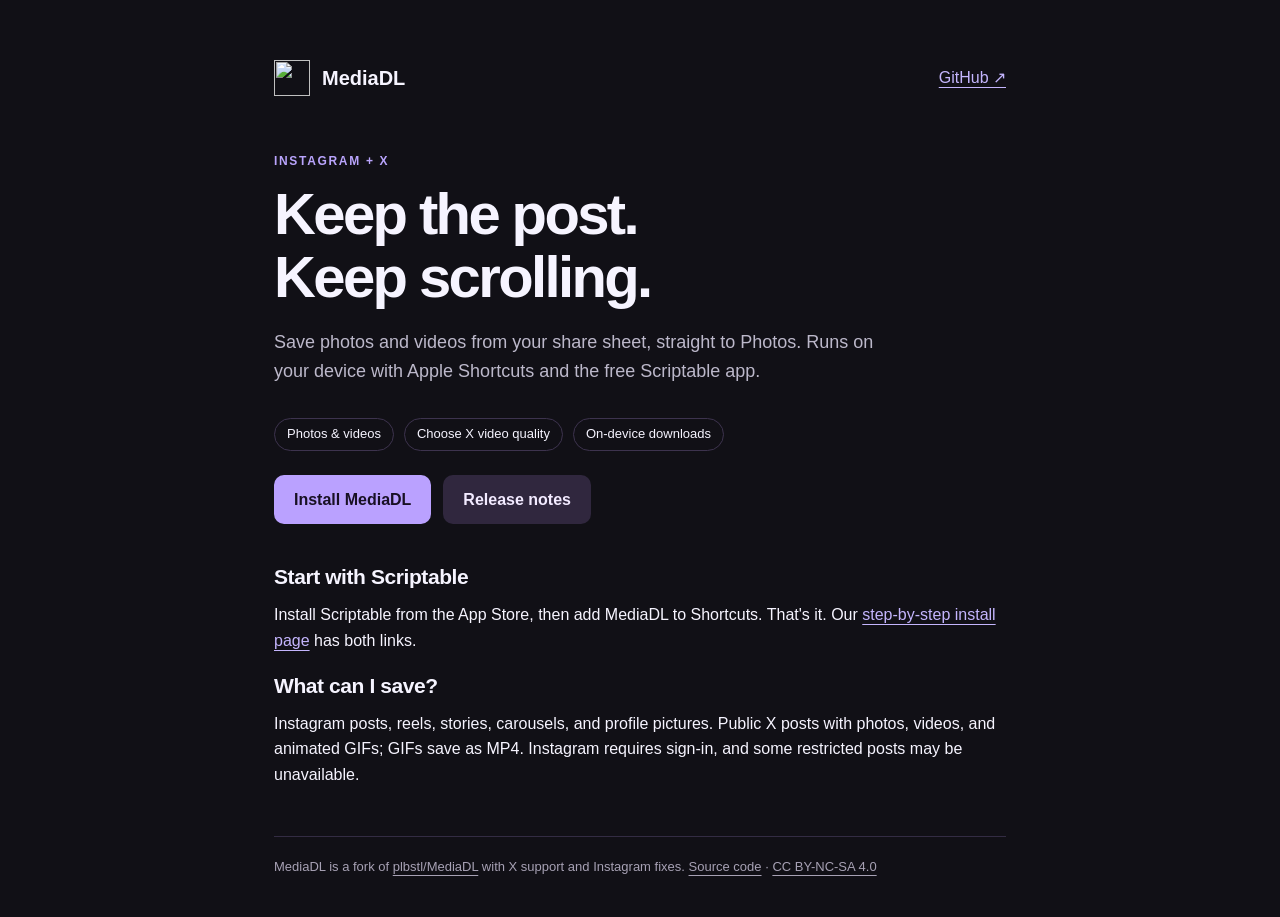
==== docs/index.html @ 8a8f3606 "Fix Instagram reels, add X quality selection, and clarify installation" ====
<!doctype html>
<html lang="en"><head><meta charset="utf-8"><meta name="viewport" content="width=device-width,initial-scale=1">
<meta name="description" content="Download Instagram and X photos and videos with MediaDL. Install Scriptable, then add the shortcut.">
<meta name="apple-itunes-app" content="app-id=1405459188">
<meta name="theme-color" content="#111016">
<title>MediaDL — Instagram &amp; X</title><link rel="canonical" href="https://cuuush.github.io/MediaDL/"><link rel="stylesheet" href="style.css"><link rel="icon" href="favicon.ico"></head><body><main>
<nav><a class="brand" href="./"><img src="square.and.arrow.down.fill.png" alt="">MediaDL</a><a href="https://github.com/cuuush/MediaDL">GitHub ↗</a></nav>
<div class="eyebrow">Instagram + X</div><h1>Keep the post.<br>Keep scrolling.</h1><p class="intro">Save photos and videos from your share sheet, straight to Photos. Runs on your device with Apple Shortcuts and the free Scriptable app.</p>
<div class="features"><span>Photos &amp; videos</span><span>Choose X video quality</span><span>On-device downloads</span></div>
<div class="actions"><a class="button" href="install/">Install MediaDL</a><a class="button secondary" href="https://github.com/cuuush/MediaDL/releases/latest">Release notes</a></div>
<h2>Start with Scriptable</h2><p>Install Scriptable from the App Store, then add MediaDL to Shortcuts. That's it. Our <a href="install/">step-by-step install page</a> has both links.</p>
<h2>What can I save?</h2><p>Instagram posts, reels, stories, carousels, and profile pictures. Public X posts with photos, videos, and animated GIFs; GIFs save as MP4. Instagram requires sign-in, and some restricted posts may be unavailable.</p>
<footer>MediaDL is a fork of <a href="https://github.com/plbstl/MediaDL">plbstl/MediaDL</a> with X support and Instagram fixes. <a href="https://github.com/cuuush/MediaDL">Source code</a> · <a href="https://creativecommons.org/licenses/by-nc-sa/4.0/">CC BY-NC-SA 4.0</a></footer></main></body></html>
---- docs/style.css ----
*{box-sizing:border-box} :root{font-family:-apple-system,BlinkMacSystemFont,"Segoe UI",sans-serif;color:#f6f4ff;background:#111016;color-scheme:dark} body{margin:0;line-height:1.6} main{max-width:780px;margin:auto;padding:60px 24px 40px} nav{display:flex;justify-content:space-between;align-items:center;margin-bottom:56px} .brand{display:flex;align-items:center;gap:12px;font-weight:700;text-decoration:none;font-size:20px;color:inherit}.brand img{width:36px;height:36px;object-fit:contain} a{color:#c4b5fd;text-underline-offset:4px} .eyebrow{font-size:12px;font-weight:700;letter-spacing:.14em;text-transform:uppercase;color:#b9a4fc} h1{font-size:clamp(38px,7vw,58px);letter-spacing:-.045em;line-height:1.08;margin:12px 0 20px} .intro{font-size:18px;max-width:600px;color:#bcb8ca;margin-bottom:32px}.steps{display:grid;gap:16px;list-style:none;padding:0;counter-reset:steps}.steps>li{counter-increment:steps;padding:24px;background:#1c1924;border:1px solid #332c43;border-radius:16px;position:relative;padding-left:76px}.steps>li:before{content:counter(steps);position:absolute;left:24px;top:25px;width:32px;height:32px;background:#34264d;border-radius:50%;display:grid;place-items:center;color:#d6c7ff;font-weight:700}h2{font-size:21px;letter-spacing:-.02em;margin:0 0 8px}p{margin:8px 0 16px}.steps p{color:#c7c1d3}.button{display:inline-flex;align-items:center;justify-content:center;background:#baa1ff;color:#181024;text-decoration:none;padding:12px 20px;border-radius:10px;font-weight:650;min-height:48px}.button:hover{background:#d0bfff}.secondary{background:#30273e;color:#f2eaff}.secondary:hover{background:#433357}.note{padding:20px 24px;border-left:3px solid #9b7ae8;background:#1b1722;border-radius:0 12px 12px 0;margin-top:28px;color:#c7c1d3}.note strong{color:#f6f4ff}.small{font-size:14px;color:#a7a1b4}footer{margin-top:48px;padding-top:20px;border-top:1px solid #332c43;font-size:13px;color:#a7a1b4}footer a{color:inherit}.features{display:flex;gap:10px;flex-wrap:wrap;margin:24px 0}.features span{border:1px solid #3d334e;border-radius:99px;padding:5px 12px;font-size:13px}.actions{display:flex;gap:12px;flex-wrap:wrap;margin:24px 0 36px}a:focus-visible{outline:3px solid #f6f4ff;outline-offset:5px}@media(max-width:480px){main{padding-top:28px}nav{margin-bottom:36px}.steps>li{padding:20px 18px 20px 64px}.steps>li:before{left:18px;top:22px}.button{width:100%}}
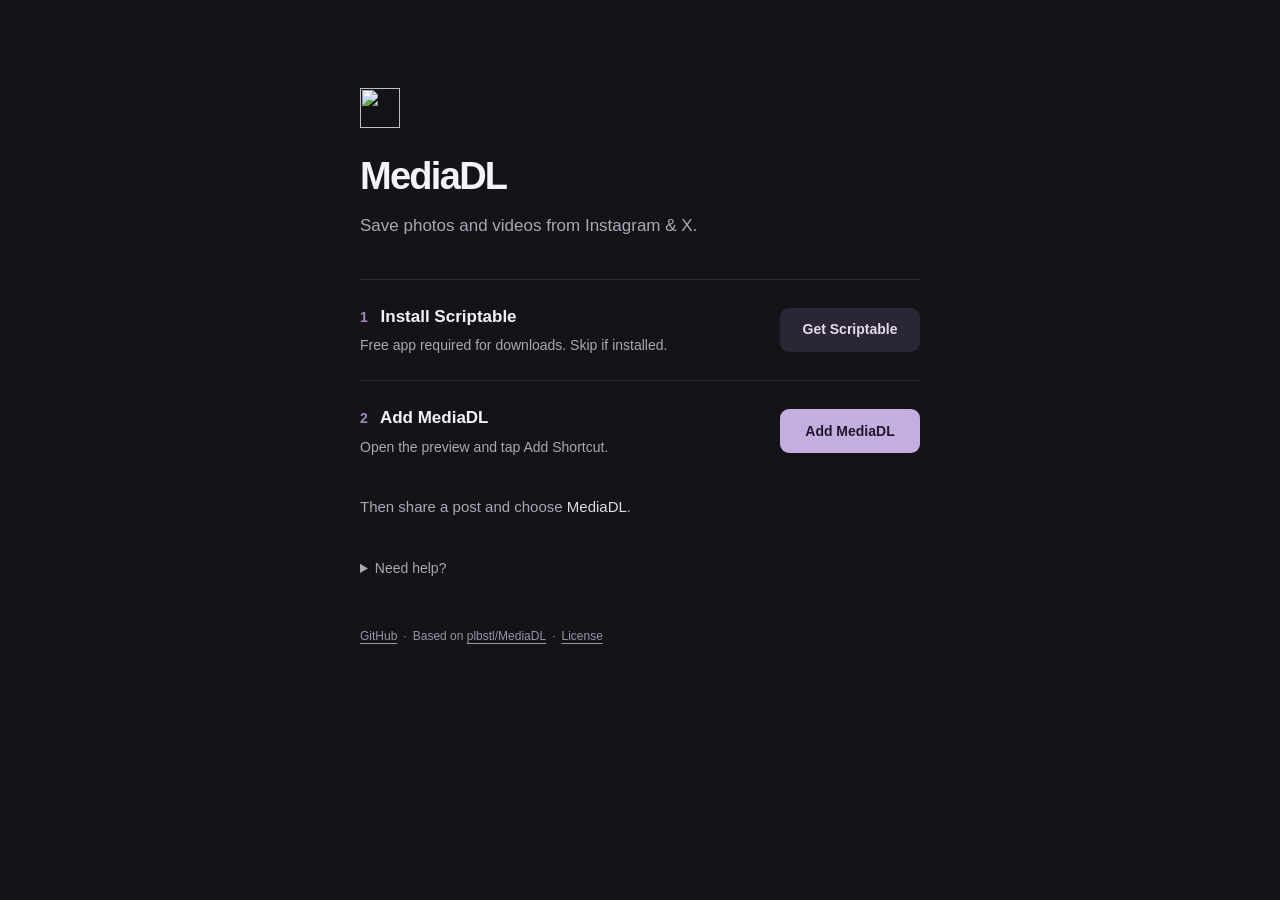
==== commit e97c7add: "Simplify web UI to two installation steps" ====
--- a/docs/index.html
+++ b/docs/index.html
@@ -1,13 +1,57 @@
 <!doctype html>
-<html lang="en"><head><meta charset="utf-8"><meta name="viewport" content="width=device-width,initial-scale=1">
-<meta name="description" content="Download Instagram and X photos and videos with MediaDL. Install Scriptable, then add the shortcut.">
-<meta name="apple-itunes-app" content="app-id=1405459188">
-<meta name="theme-color" content="#111016">
-<title>MediaDL — Instagram &amp; X</title><link rel="canonical" href="https://cuuush.github.io/MediaDL/"><link rel="stylesheet" href="style.css"><link rel="icon" href="favicon.ico"></head><body><main>
-<nav><a class="brand" href="./"><img src="square.and.arrow.down.fill.png" alt="">MediaDL</a><a href="https://github.com/cuuush/MediaDL">GitHub ↗</a></nav>
-<div class="eyebrow">Instagram + X</div><h1>Keep the post.<br>Keep scrolling.</h1><p class="intro">Save photos and videos from your share sheet, straight to Photos. Runs on your device with Apple Shortcuts and the free Scriptable app.</p>
-<div class="features"><span>Photos &amp; videos</span><span>Choose X video quality</span><span>On-device downloads</span></div>
-<div class="actions"><a class="button" href="install/">Install MediaDL</a><a class="button secondary" href="https://github.com/cuuush/MediaDL/releases/latest">Release notes</a></div>
-<h2>Start with Scriptable</h2><p>Install Scriptable from the App Store, then add MediaDL to Shortcuts. That's it. Our <a href="install/">step-by-step install page</a> has both links.</p>
-<h2>What can I save?</h2><p>Instagram posts, reels, stories, carousels, and profile pictures. Public X posts with photos, videos, and animated GIFs; GIFs save as MP4. Instagram requires sign-in, and some restricted posts may be unavailable.</p>
-<footer>MediaDL is a fork of <a href="https://github.com/plbstl/MediaDL">plbstl/MediaDL</a> with X support and Instagram fixes. <a href="https://github.com/cuuush/MediaDL">Source code</a> · <a href="https://creativecommons.org/licenses/by-nc-sa/4.0/">CC BY-NC-SA 4.0</a></footer></main></body></html>
+<html lang="en">
+<head>
+  <meta charset="utf-8">
+  <meta name="viewport" content="width=device-width, initial-scale=1">
+  <meta name="description" content="Save Instagram and X photos and videos. Install Scriptable, then add MediaDL to Shortcuts.">
+  <meta name="theme-color" content="#141318">
+  <title>MediaDL — Instagram &amp; X</title>
+  <link rel="canonical" href="https://cuuush.github.io/MediaDL/">
+  <link rel="stylesheet" href="style.css">
+  <link rel="icon" href="favicon.ico">
+</head>
+<body>
+  <main>
+    <header>
+      <img class="icon" src="square.and.arrow.down.fill.png" alt="" width="40" height="40">
+      <h1>MediaDL</h1>
+      <p class="subtitle">Save photos and videos from Instagram &amp; X.</p>
+    </header>
+
+    <ol class="steps">
+      <li>
+        <div class="step-copy">
+          <h2><span class="number">1</span> Install Scriptable</h2>
+          <p>Free app required for downloads. Skip if installed.</p>
+        </div>
+        <a class="button secondary" href="https://apps.apple.com/app/scriptable/id1405459188">Get Scriptable</a>
+      </li>
+      <li>
+        <div class="step-copy">
+          <h2><span class="number">2</span> Add MediaDL</h2>
+          <p>Open the preview and tap Add Shortcut.</p>
+        </div>
+        <a class="button" id="install" href="https://www.icloud.com/shortcuts/ab321d57153d49a1a492de772aea5964">Add MediaDL</a>
+      </li>
+    </ol>
+
+    <p class="how-to">Then share a post and choose <strong>MediaDL</strong>.</p>
+
+    <details>
+      <summary>Need help?</summary>
+      <div class="help">
+        <p>Use an iPhone or iPad with <a href="https://apps.apple.com/app/shortcuts/id915249334">Shortcuts</a>. Instagram may ask you to sign in through Scriptable, then share the post again.</p>
+        <p>If a required app is missing, install Scriptable and run MediaDL again. You don't need to reinstall the shortcut or open Scriptable beforehand.</p>
+      </div>
+    </details>
+
+    <footer>
+      <a href="https://github.com/cuuush/MediaDL">GitHub</a>
+      <span aria-hidden="true">·</span>
+      <span>Based on <a href="https://github.com/plbstl/MediaDL">plbstl/MediaDL</a></span>
+      <span aria-hidden="true">·</span>
+      <a href="https://creativecommons.org/licenses/by-nc-sa/4.0/">License</a>
+    </footer>
+  </main>
+</body>
+</html>
--- a/docs/style.css
+++ b/docs/style.css
@@ -1 +1,72 @@
-*{box-sizing:border-box} :root{font-family:-apple-system,BlinkMacSystemFont,"Segoe UI",sans-serif;color:#f6f4ff;background:#111016;color-scheme:dark} body{margin:0;line-height:1.6} main{max-width:780px;margin:auto;padding:60px 24px 40px} nav{display:flex;justify-content:space-between;align-items:center;margin-bottom:56px} .brand{display:flex;align-items:center;gap:12px;font-weight:700;text-decoration:none;font-size:20px;color:inherit}.brand img{width:36px;height:36px;object-fit:contain} a{color:#c4b5fd;text-underline-offset:4px} .eyebrow{font-size:12px;font-weight:700;letter-spacing:.14em;text-transform:uppercase;color:#b9a4fc} h1{font-size:clamp(38px,7vw,58px);letter-spacing:-.045em;line-height:1.08;margin:12px 0 20px} .intro{font-size:18px;max-width:600px;color:#bcb8ca;margin-bottom:32px}.steps{display:grid;gap:16px;list-style:none;padding:0;counter-reset:steps}.steps>li{counter-increment:steps;padding:24px;background:#1c1924;border:1px solid #332c43;border-radius:16px;position:relative;padding-left:76px}.steps>li:before{content:counter(steps);position:absolute;left:24px;top:25px;width:32px;height:32px;background:#34264d;border-radius:50%;display:grid;place-items:center;color:#d6c7ff;font-weight:700}h2{font-size:21px;letter-spacing:-.02em;margin:0 0 8px}p{margin:8px 0 16px}.steps p{color:#c7c1d3}.button{display:inline-flex;align-items:center;justify-content:center;background:#baa1ff;color:#181024;text-decoration:none;padding:12px 20px;border-radius:10px;font-weight:650;min-height:48px}.button:hover{background:#d0bfff}.secondary{background:#30273e;color:#f2eaff}.secondary:hover{background:#433357}.note{padding:20px 24px;border-left:3px solid #9b7ae8;background:#1b1722;border-radius:0 12px 12px 0;margin-top:28px;color:#c7c1d3}.note strong{color:#f6f4ff}.small{font-size:14px;color:#a7a1b4}footer{margin-top:48px;padding-top:20px;border-top:1px solid #332c43;font-size:13px;color:#a7a1b4}footer a{color:inherit}.features{display:flex;gap:10px;flex-wrap:wrap;margin:24px 0}.features span{border:1px solid #3d334e;border-radius:99px;padding:5px 12px;font-size:13px}.actions{display:flex;gap:12px;flex-wrap:wrap;margin:24px 0 36px}a:focus-visible{outline:3px solid #f6f4ff;outline-offset:5px}@media(max-width:480px){main{padding-top:28px}nav{margin-bottom:36px}.steps>li{padding:20px 18px 20px 64px}.steps>li:before{left:18px;top:22px}.button{width:100%}}
+:root {
+  font-family: -apple-system, BlinkMacSystemFont, "Segoe UI", sans-serif;
+  color: #f5f3f8;
+  background: #141318;
+  color-scheme: dark;
+  -webkit-font-smoothing: antialiased;
+}
+
+* { box-sizing: border-box; }
+body { margin: 0; line-height: 1.5; }
+main { width: min(100% - 48px, 560px); margin: 88px auto 40px; }
+header { margin-bottom: 40px; }
+.icon { display: block; object-fit: contain; margin-bottom: 20px; }
+h1 { margin: 0; font-size: 38px; font-weight: 650; letter-spacing: -.045em; }
+.subtitle { margin: 8px 0 0; color: #aba7b4; font-size: 17px; }
+
+.steps { list-style: none; margin: 0; padding: 0; }
+.steps li {
+  display: flex;
+  align-items: center;
+  justify-content: space-between;
+  gap: 20px;
+  padding: 24px 0;
+  border-top: 1px solid #302d36;
+}
+h2 { margin: 0; font-size: 17px; font-weight: 600; }
+.number { color: #a18abf; margin-right: 8px; font-size: 14px; }
+.step-copy p { margin: 6px 0 0; color: #aba7b4; font-size: 14px; }
+a { color: #c4addf; text-underline-offset: 3px; }
+.button {
+  display: inline-flex;
+  align-items: center;
+  justify-content: center;
+  flex-shrink: 0;
+  min-width: 140px;
+  min-height: 44px;
+  padding: 11px 16px;
+  border-radius: 9px;
+  background: #c4addf;
+  color: #21182c;
+  text-decoration: none;
+  font-size: 14px;
+  font-weight: 600;
+}
+.button:hover { background: #d6c3eb; }
+.secondary { background: #2b2633; color: #e4d9ef; }
+.secondary:hover { background: #393141; }
+.how-to { margin: 14px 0 30px; color: #aba7b4; font-size: 15px; }
+.how-to strong { color: #dfdbe6; font-weight: 500; }
+
+details { color: #aba7b4; font-size: 14px; }
+summary { width: fit-content; cursor: pointer; padding: 10px 0; }
+.help { padding: 0 0 6px; max-width: 500px; }
+.help p { margin: 10px 0; }
+footer {
+  display: flex;
+  flex-wrap: wrap;
+  gap: 6px;
+  margin-top: 38px;
+  color: #9993a3;
+  font-size: 12px;
+}
+footer a { color: inherit; }
+a:focus-visible, summary:focus-visible { outline: 2px solid #e4d9ef; outline-offset: 5px; }
+
+@media (max-width: 520px) {
+  main { margin-top: 44px; }
+  header { margin-bottom: 30px; }
+  .steps li { display: block; padding: 22px 0; }
+  .button { width: 100%; margin-top: 16px; }
+  .how-to { margin-top: 8px; }
+}
